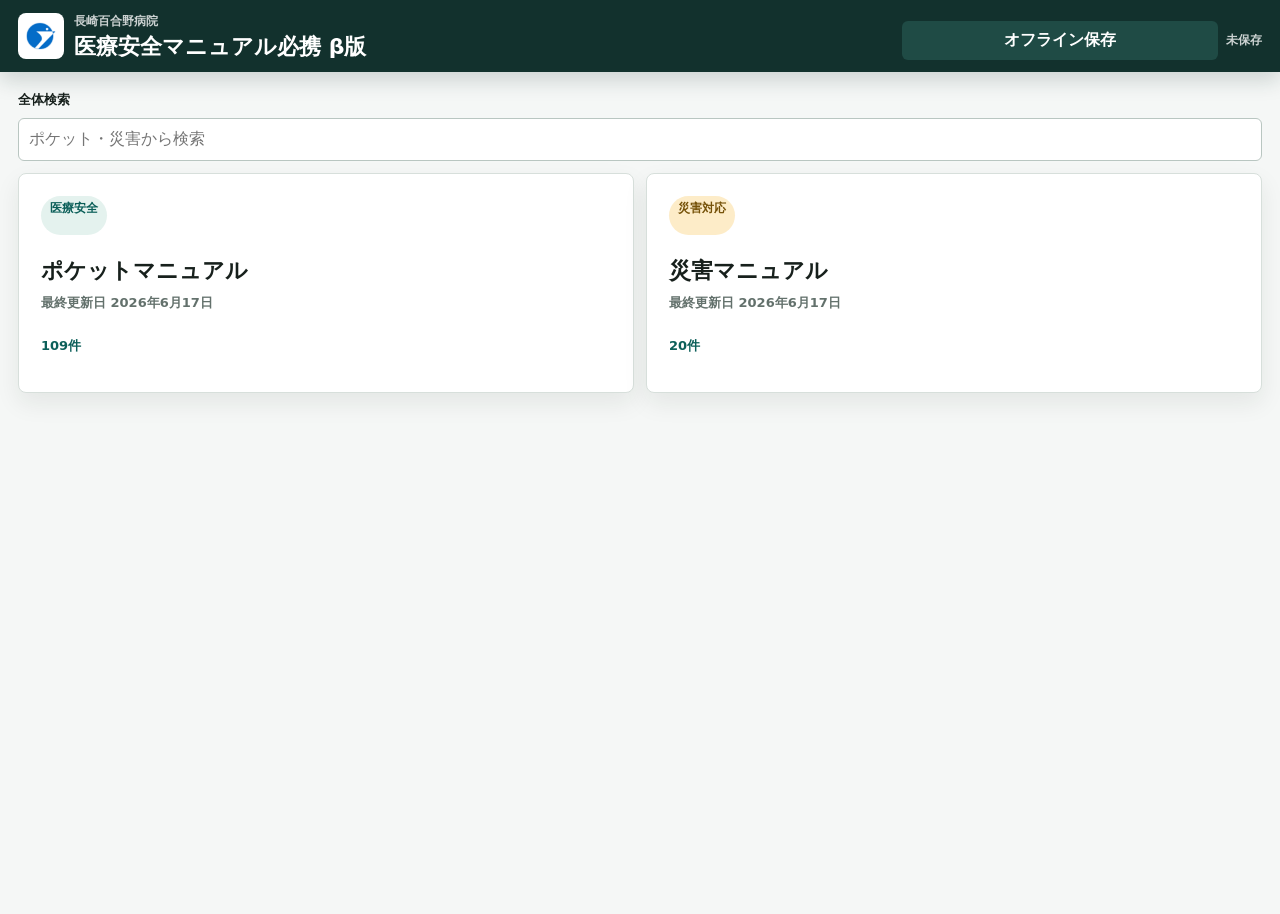
==== index.html @ 84798ee3 "improve mobile PDF viewer" ====
<!doctype html>
<html lang="ja">
  <head>
    <meta charset="utf-8">
    <meta name="viewport" content="width=device-width, initial-scale=1, viewport-fit=cover">
    <meta name="theme-color" content="#12312d">
    <meta name="apple-mobile-web-app-capable" content="yes">
    <meta name="apple-mobile-web-app-title" content="医療安全マニュアル必携 β版">
    <meta name="apple-mobile-web-app-status-bar-style" content="black-translucent">
    <title>医療安全マニュアル必携 β版</title>
    <link rel="manifest" href="manifest.webmanifest">
    <link rel="apple-touch-icon" href="icons/icon-192.png">
    <link rel="stylesheet" href="styles.css?v=20260621-page-nav-v1">
  </head>
  <body>
    <header class="mobile-header">
      <div class="brand-lockup">
        <img class="brand-logo" src="assets/yurino-logo-clean.webp" alt="" aria-hidden="true">
        <div>
          <p class="eyebrow">長崎百合野病院</p>
          <h1>医療安全マニュアル必携 β版</h1>
        </div>
      </div>
      <button id="menuButton" class="menu-button" type="button" aria-expanded="false" aria-controls="headerMenu" aria-label="メニューを開く">
        <span aria-hidden="true"></span>
        <span aria-hidden="true"></span>
        <span aria-hidden="true"></span>
      </button>
      <div id="headerMenu" class="header-actions" hidden>
        <div class="header-nav">
          <button id="homeButton" class="home-button" type="button" hidden>ホーム</button>
        </div>
        <div class="pwa-actions" aria-label="アプリ保存">
          <button id="installButton" class="utility-button" type="button" hidden>インストール</button>
          <button id="offlineButton" class="utility-button" type="button">オフライン保存</button>
          <span id="offlineStatus" class="offline-status" role="status">未保存</span>
        </div>
        <div class="mode-tabs" role="tablist" aria-label="マニュアル切替" hidden>
          <button class="mode-tab is-active" type="button" data-mode="pocket">ポケット</button>
          <button class="mode-tab" type="button" data-mode="disaster">災害</button>
        </div>
      </div>
    </header>

    <main class="mobile-shell">
      <section id="homeView" class="home-view" aria-label="マニュアル選択">
        <div class="home-search">
          <label class="search-label" for="homeSearchInput">全体検索</label>
          <input id="homeSearchInput" type="search" placeholder="ポケット・災害から検索" autocomplete="off">
          <div id="homeSearchResults" class="home-search-results" aria-live="polite"></div>
        </div>
        <div class="manual-cards">
          <a class="manual-card pocket-card" href="#pocket" data-card-mode="pocket">
            <span class="manual-card-label">医療安全</span>
            <span class="manual-card-title">ポケットマニュアル</span>
            <span class="manual-card-meta" id="pocketUpdated">最終更新日 2026年6月17日</span>
            <span class="manual-card-count" id="pocketCount">0件</span>
          </a>
          <a class="manual-card disaster-card" href="#disaster" data-card-mode="disaster">
            <span class="manual-card-label">災害対応</span>
            <span class="manual-card-title">災害マニュアル</span>
            <span class="manual-card-meta" id="disasterUpdated">最終更新日 2026年6月17日</span>
            <span class="manual-card-count" id="disasterCount">0件</span>
          </a>
        </div>
      </section>

      <section id="manualView" class="manual-view" hidden>
        <section class="controls">
          <label class="search-label" for="searchInput">検索</label>
          <input id="searchInput" type="search" placeholder="キーワード" autocomplete="off">
          <div id="chapterField" class="chapter-field">
            <label class="chapter-label" for="chapterSelect">チャプター選択</label>
            <select id="chapterSelect" class="chapter-select" aria-label="章を選択"></select>
          </div>
        </section>

        <section class="manual-layout">
          <aside class="item-panel" aria-label="項目一覧">
            <div id="itemList" class="item-list"></div>
          </aside>

        </section>
      </section>
    </main>

    <script src="data/manuals.js?v=20260621-light-v1"></script>
    <script src="app.js?v=20260621-page-nav-v1"></script>
  </body>
</html>
---- styles.css ----
:root {
  --bg: #f5f7f6;
  --panel: #ffffff;
  --text: #17201c;
  --muted: #63716c;
  --line: #d7dfdb;
  --accent: #0f766e;
  --accent-dark: #0b5f59;
  --soft: #e4f2ee;
  --shadow: 0 10px 24px rgba(23, 32, 28, 0.08);
}

* {
  box-sizing: border-box;
}

[hidden] {
  display: none !important;
}

body {
  margin: 0;
  min-height: 100vh;
  background: var(--bg);
  color: var(--text);
  font-family: "Yu Gothic UI", "Meiryo", system-ui, sans-serif;
  line-height: 1.55;
}

.mobile-header {
  position: sticky;
  top: 0;
  z-index: 10;
  display: grid;
  grid-template-columns: minmax(0, 1fr) 44px;
  gap: 10px;
  padding: calc(12px + env(safe-area-inset-top)) 12px 12px;
  background: #12312d;
  color: #fff;
  box-shadow: 0 8px 20px rgba(18, 49, 45, 0.18);
}

.brand-lockup {
  display: grid;
  grid-template-columns: 46px minmax(0, 1fr);
  gap: 10px;
  align-items: center;
}

.menu-button {
  display: grid;
  width: 44px;
  height: 44px;
  place-content: center;
  gap: 5px;
  border: 1px solid rgba(255, 255, 255, 0.34);
  border-radius: 6px;
  background: rgba(255, 255, 255, 0.08);
}

.menu-button span {
  display: block;
  width: 22px;
  height: 2px;
  border-radius: 999px;
  background: #fff;
  transition: transform 160ms ease, opacity 160ms ease;
}

.menu-button[aria-expanded="true"] span:nth-child(1) {
  transform: translateY(7px) rotate(45deg);
}

.menu-button[aria-expanded="true"] span:nth-child(2) {
  opacity: 0;
}

.menu-button[aria-expanded="true"] span:nth-child(3) {
  transform: translateY(-7px) rotate(-45deg);
}

.brand-logo {
  width: 46px;
  height: 46px;
  border-radius: 8px;
  background: #fff;
  object-fit: contain;
  padding: 4px;
}

.eyebrow {
  margin: 0 0 2px;
  font-size: 12px;
  font-weight: 700;
  opacity: 0.78;
}

h1,
h2 {
  margin: 0;
  letter-spacing: 0;
}

h1 {
  font-size: 22px;
  line-height: 1.25;
}

.mode-tabs {
  display: grid;
  grid-template-columns: 1fr 1fr;
  gap: 8px;
}

.header-actions {
  grid-column: 1 / -1;
  display: grid;
  gap: 8px;
  padding-top: 10px;
  border-top: 1px solid rgba(255, 255, 255, 0.18);
}

.header-nav {
  display: grid;
  grid-template-columns: repeat(2, minmax(0, 1fr));
  gap: 8px;
}

button,
select,
input {
  font: inherit;
}

button {
  border: 0;
  cursor: pointer;
}

.mode-tab {
  min-height: 38px;
  border: 1px solid rgba(255, 255, 255, 0.34);
  border-radius: 6px;
  background: rgba(255, 255, 255, 0.08);
  color: #fff;
  font-weight: 700;
}

.mode-tab.is-active {
  border-color: #fff;
  background: #fff;
  color: #12312d;
}

.home-button {
  min-height: 38px;
  border: 1px solid rgba(255, 255, 255, 0.34);
  border-radius: 6px;
  background: rgba(255, 255, 255, 0.08);
  color: #fff;
  font-weight: 700;
}

.mobile-shell {
  padding: 12px;
}

.home-view {
  min-height: calc(100vh - 112px - env(safe-area-inset-top));
  display: grid;
  gap: 12px;
  align-items: start;
  align-content: start;
}

.home-search {
  display: grid;
  gap: 8px;
}

.home-search-results {
  display: grid;
  gap: 8px;
}

.home-result-button {
  width: 100%;
  min-height: 56px;
  border: 1px solid var(--line);
  border-radius: 6px;
  background: #fff;
  color: var(--text);
  padding: 9px 10px;
  text-align: left;
  box-shadow: 0 4px 12px rgba(23, 32, 28, 0.05);
}

.result-badge {
  display: inline-block;
  margin-bottom: 4px;
  border-radius: 999px;
  background: var(--soft);
  color: var(--accent-dark);
  padding: 2px 7px;
  font-size: 11px;
  font-weight: 700;
}

.manual-cards {
  display: grid;
  gap: 12px;
}

.manual-card {
  display: grid;
  gap: 8px;
  min-height: 168px;
  border: 1px solid var(--line);
  border-radius: 8px;
  background: var(--panel);
  color: var(--text);
  padding: 18px;
  text-decoration: none;
  box-shadow: var(--shadow);
}

.manual-card:active {
  transform: translateY(1px);
}

.manual-card-label {
  width: fit-content;
  border-radius: 999px;
  padding: 3px 9px;
  background: var(--soft);
  color: var(--accent-dark);
  font-size: 12px;
  font-weight: 700;
}

.manual-card-title {
  align-self: end;
  font-size: 22px;
  font-weight: 800;
  line-height: 1.3;
}

.manual-card-meta,
.manual-card-count {
  color: var(--muted);
  font-size: 13px;
  font-weight: 700;
}

.manual-card-count {
  color: var(--accent-dark);
}

.disaster-card .manual-card-label {
  background: #fdecc8;
  color: #755108;
}

.controls {
  display: grid;
  grid-template-columns: 1fr;
  gap: 8px;
  margin-bottom: 12px;
}

.search-label {
  font-size: 13px;
  font-weight: 700;
}

input[type="search"],
.chapter-select {
  width: 100%;
  min-height: 42px;
  border: 1px solid #b9c6c1;
  border-radius: 6px;
  background: #fff;
  color: var(--text);
  padding: 8px 10px;
}

input[type="search"]:focus,
.chapter-select:focus {
  border-color: var(--accent);
  outline: 3px solid rgba(15, 118, 110, 0.14);
}

.pwa-actions {
  display: grid;
  grid-template-columns: minmax(0, 1fr) auto;
  gap: 8px;
  align-items: center;
}

.utility-button {
  min-height: 38px;
  border-radius: 6px;
  background: #1f4b45;
  color: #fff;
  padding: 7px 10px;
  font-weight: 700;
}

.pwa-actions .utility-button {
  min-width: 132px;
}

.utility-button:disabled {
  cursor: wait;
  opacity: 0.72;
}

.offline-status {
  min-height: 20px;
  color: rgba(255, 255, 255, 0.78);
  font-size: 12px;
  font-weight: 700;
  text-align: right;
}

.chapter-field {
  display: grid;
  gap: 4px;
}

.chapter-label {
  font-size: 13px;
  font-weight: 700;
}

.manual-layout {
  display: grid;
  gap: 12px;
}

.item-panel {
  border: 1px solid var(--line);
  border-radius: 0;
  background: var(--panel);
  box-shadow: var(--shadow);
  overflow: hidden;
}

.item-list {
  display: grid;
  gap: 8px;
  max-height: calc(100vh - 226px - env(safe-area-inset-top));
  overflow: auto;
  padding: 10px;
}

.item-button {
  width: 100%;
  min-height: 46px;
  border: 1px solid var(--line);
  border-radius: 6px;
  background: #fff;
  color: var(--text);
  padding: 8px 10px;
  text-align: left;
}

.item-button.is-active {
  border-color: var(--accent);
  background: var(--soft);
  color: var(--accent-dark);
}

.item-title {
  display: block;
  font-weight: 700;
  line-height: 1.4;
}

.item-meta {
  display: block;
  margin-top: 2px;
  color: var(--muted);
  font-size: 12px;
}

.pdf-page {
  display: flex;
  height: 100dvh;
  flex-direction: column;
  overflow: hidden;
}

.pdf-page-header {
  position: relative;
  z-index: 2;
  display: grid;
  flex: 0 0 auto;
  gap: 8px;
  padding: calc(8px + env(safe-area-inset-top)) 10px 8px;
  background: #12312d;
  color: #fff;
  box-shadow: 0 4px 14px rgba(18, 49, 45, 0.22);
}

.pdf-page-heading {
  display: grid;
  grid-template-columns: auto minmax(0, 1fr);
  gap: 10px;
  align-items: center;
}

.pdf-page-back,
.pdf-zoom-button,
.pdf-zoom-fit {
  min-height: 42px;
  border: 1px solid rgba(255, 255, 255, 0.38);
  border-radius: 6px;
  background: rgba(255, 255, 255, 0.1);
  color: #fff;
  font-weight: 700;
}

.pdf-page-back {
  padding: 7px 12px;
}

.pdf-page-title {
  overflow: hidden;
  font-size: 15px;
  line-height: 1.35;
  text-overflow: ellipsis;
  white-space: nowrap;
}

.pdf-zoom-controls {
  display: grid;
  grid-template-columns: 44px 64px 44px minmax(108px, 1fr);
  gap: 7px;
  align-items: center;
}

.pdf-zoom-button {
  padding: 0;
  font-size: 22px;
  line-height: 1;
}

.pdf-zoom-button:disabled {
  opacity: 0.45;
}

.pdf-zoom-fit {
  padding: 6px 10px;
}

.pdf-zoom-label {
  font-size: 13px;
  font-weight: 700;
  text-align: center;
}
.pdf-page-controls {
  display: grid;
  grid-template-columns: minmax(96px, 1fr) auto minmax(96px, 1fr);
  gap: 7px;
  align-items: center;
}

.pdf-page-nav {
  min-height: 42px;
  border: 1px solid rgba(255, 255, 255, 0.38);
  border-radius: 6px;
  background: rgba(255, 255, 255, 0.1);
  color: #fff;
  padding: 6px 10px;
  font-weight: 700;
}

.pdf-page-nav:disabled {
  opacity: 0.45;
}

.pdf-page-label {
  min-width: 72px;
  font-size: 13px;
  font-weight: 700;
  text-align: center;
}

.pdf-page-main {
  position: relative;
  min-height: 0;
  flex: 1 1 auto;
  overflow: hidden;
  background: #dfe5e2;
}

.pdf-canvas-scroll {
  width: 100%;
  height: 100%;
  overflow: auto;
  overscroll-behavior: contain;
  touch-action: none;
  cursor: grab;
  -webkit-overflow-scrolling: touch;
}

.pdf-canvas-scroll:active {
  cursor: grabbing;
}

.pdf-pages {
  display: grid;
  width: max-content;
  min-width: 100%;
  gap: 12px;
  justify-items: center;
  padding: 8px;
  transform-origin: center top;
}

.pdf-page-sheet {
  position: relative;
  overflow: hidden;
  background: #fff;
  box-shadow: 0 3px 12px rgba(23, 32, 28, 0.2);
}

.pdf-page-canvas {
  display: block;
}

.pdf-page-placeholder {
  position: absolute;
  inset: 0;
  display: grid;
  place-content: center;
  color: var(--muted);
  font-size: 13px;
}

.pdf-page-sheet.has-render-error::after {
  content: "このページを表示できませんでした";
  position: absolute;
  inset: 0;
  display: grid;
  place-content: center;
  color: #9b2c2c;
}

.pdf-message {
  position: absolute;
  inset: 0;
  display: grid;
  margin: 0;
  place-content: center;
  background: #eef2ef;
  color: var(--muted);
  padding: 24px;
  text-align: center;
}

.empty-message {
  padding: 18px;
  color: var(--muted);
}

@media (min-width: 760px) {
  .mobile-header {
    grid-template-columns: 1fr minmax(260px, 360px);
    align-items: end;
    padding-left: 18px;
    padding-right: 18px;
  }

  .menu-button {
    display: none;
  }

  .header-actions {
    grid-column: 2;
    padding-top: 0;
    border-top: 0;
  }

  .mobile-shell {
    padding: 18px;
  }

  .home-view {
    min-height: calc(100vh - 94px - env(safe-area-inset-top));
    align-items: center;
  }

  .manual-cards {
    grid-template-columns: repeat(2, minmax(0, 1fr));
  }

  .manual-card {
    min-height: 220px;
    padding: 22px;
  }

  .controls {
    grid-template-columns: minmax(240px, 1fr) minmax(260px, 420px);
    align-items: end;
  }

  .search-label {
    grid-column: auto;
  }

  .manual-layout {
    grid-template-columns: 1fr;
  }

  .item-list {
    max-height: calc(100vh - 188px);
  }

}
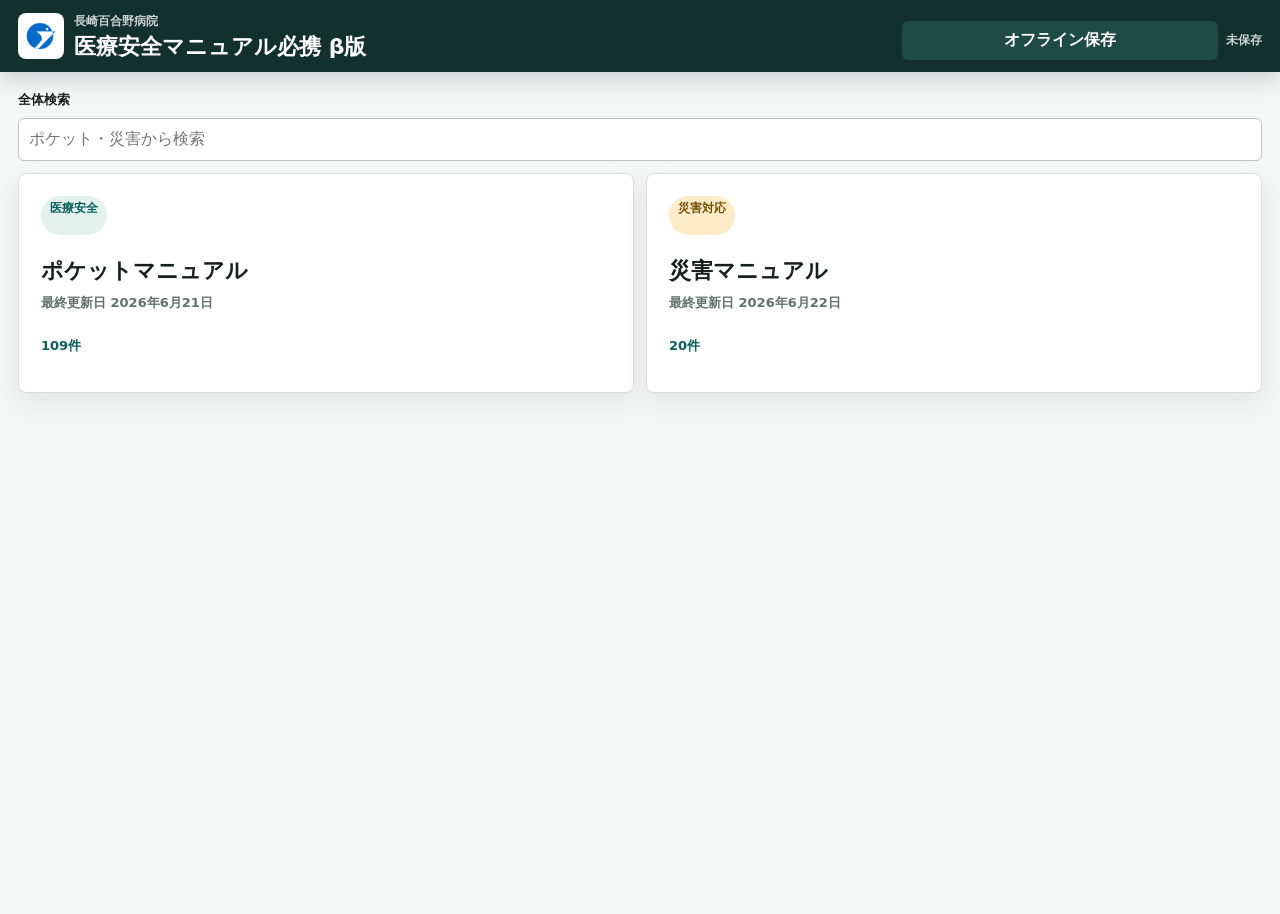
==== commit f8d8a321: "Add chapter navigation and optimize manuals" ====
--- a/index.html
+++ b/index.html
@@ -10,7 +10,7 @@
     <title>医療安全マニュアル必携 β版</title>
     <link rel="manifest" href="manifest.webmanifest">
     <link rel="apple-touch-icon" href="icons/icon-192.png">
-    <link rel="stylesheet" href="styles.css?v=20260621-page-nav-v1">
+    <link rel="stylesheet" href="styles.css?v=20260622-lite-v2">
   </head>
   <body>
     <header class="mobile-header">
@@ -53,13 +53,13 @@
           <a class="manual-card pocket-card" href="#pocket" data-card-mode="pocket">
             <span class="manual-card-label">医療安全</span>
             <span class="manual-card-title">ポケットマニュアル</span>
-            <span class="manual-card-meta" id="pocketUpdated">最終更新日 2026年6月17日</span>
+            <span class="manual-card-meta" id="pocketUpdated">最終更新日 2026年6月21日</span>
             <span class="manual-card-count" id="pocketCount">0件</span>
           </a>
           <a class="manual-card disaster-card" href="#disaster" data-card-mode="disaster">
             <span class="manual-card-label">災害対応</span>
             <span class="manual-card-title">災害マニュアル</span>
-            <span class="manual-card-meta" id="disasterUpdated">最終更新日 2026年6月17日</span>
+            <span class="manual-card-meta" id="disasterUpdated">最終更新日 2026年6月22日</span>
             <span class="manual-card-count" id="disasterCount">0件</span>
           </a>
         </div>
@@ -84,7 +84,7 @@
       </section>
     </main>
 
-    <script src="data/manuals.js?v=20260621-light-v1"></script>
-    <script src="app.js?v=20260621-page-nav-v1"></script>
+    <script src="data/manuals.js?v=20260622-lite-v2"></script>
+    <script src="app.js?v=20260622-lite-v2"></script>
   </body>
 </html>
--- a/styles.css
+++ b/styles.css
@@ -466,6 +466,37 @@
   align-items: center;
 }
 
+.manual-item-controls {
+  display: grid;
+  grid-template-columns: minmax(96px, 1fr) auto minmax(96px, 1fr);
+  gap: 7px;
+  align-items: center;
+  padding: 7px;
+  border-radius: 8px;
+  background: rgba(255, 255, 255, 0.1);
+}
+
+.manual-item-nav {
+  min-height: 42px;
+  border: 1px solid rgba(255, 255, 255, 0.48);
+  border-radius: 6px;
+  background: #f5faf8;
+  color: #12312d;
+  padding: 6px 10px;
+  font-weight: 800;
+}
+
+.manual-item-nav:disabled {
+  opacity: 0.42;
+}
+
+.manual-item-label {
+  min-width: 82px;
+  font-size: 13px;
+  font-weight: 700;
+  text-align: center;
+}
+
 .pdf-page-nav {
   min-height: 42px;
   border: 1px solid rgba(255, 255, 255, 0.38);
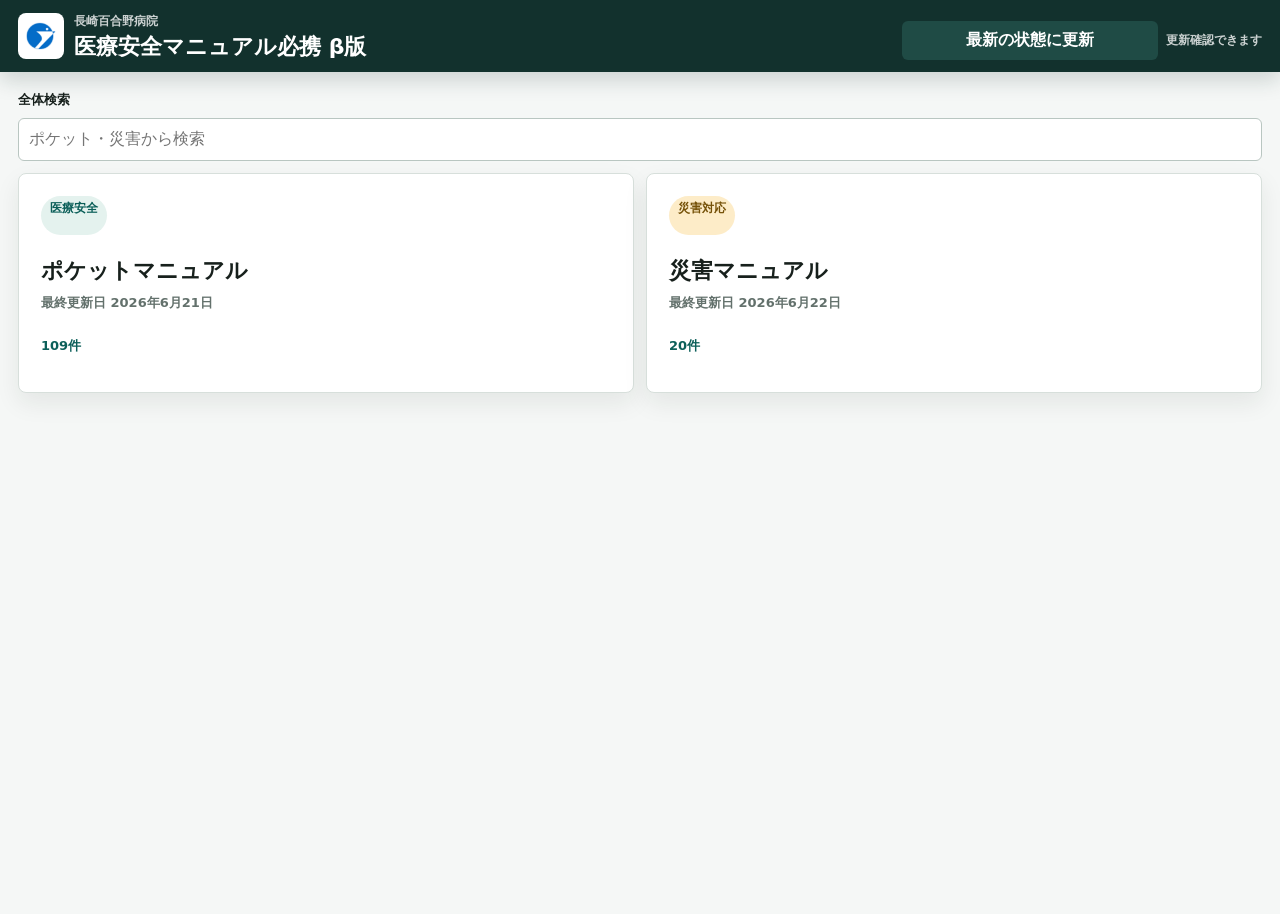
==== commit f7aa1e4f: "Add automatic manual refresh" ====
--- a/index.html
+++ b/index.html
@@ -10,7 +10,7 @@
     <title>医療安全マニュアル必携 β版</title>
     <link rel="manifest" href="manifest.webmanifest">
     <link rel="apple-touch-icon" href="icons/icon-192.png">
-    <link rel="stylesheet" href="styles.css?v=20260622-lite-v2">
+    <link rel="stylesheet" href="styles.css?v=20260622-refresh-v1">
   </head>
   <body>
     <header class="mobile-header">
@@ -30,10 +30,10 @@
         <div class="header-nav">
           <button id="homeButton" class="home-button" type="button" hidden>ホーム</button>
         </div>
-        <div class="pwa-actions" aria-label="アプリ保存">
+        <div class="pwa-actions" aria-label="アプリ管理">
           <button id="installButton" class="utility-button" type="button" hidden>インストール</button>
-          <button id="offlineButton" class="utility-button" type="button">オフライン保存</button>
-          <span id="offlineStatus" class="offline-status" role="status">未保存</span>
+          <button id="updateButton" class="utility-button" type="button">最新の状態に更新</button>
+          <span id="updateStatus" class="update-status" role="status">更新確認できます</span>
         </div>
         <div class="mode-tabs" role="tablist" aria-label="マニュアル切替" hidden>
           <button class="mode-tab is-active" type="button" data-mode="pocket">ポケット</button>
@@ -84,7 +84,7 @@
       </section>
     </main>
 
-    <script src="data/manuals.js?v=20260622-lite-v2"></script>
-    <script src="app.js?v=20260622-lite-v2"></script>
+    <script src="data/manuals.js?v=20260622-refresh-v1"></script>
+    <script src="app.js?v=20260622-refresh-v1"></script>
   </body>
 </html>
--- a/styles.css
+++ b/styles.css
@@ -315,7 +315,7 @@
   opacity: 0.72;
 }
 
-.offline-status {
+.update-status {
   min-height: 20px;
   color: rgba(255, 255, 255, 0.78);
   font-size: 12px;
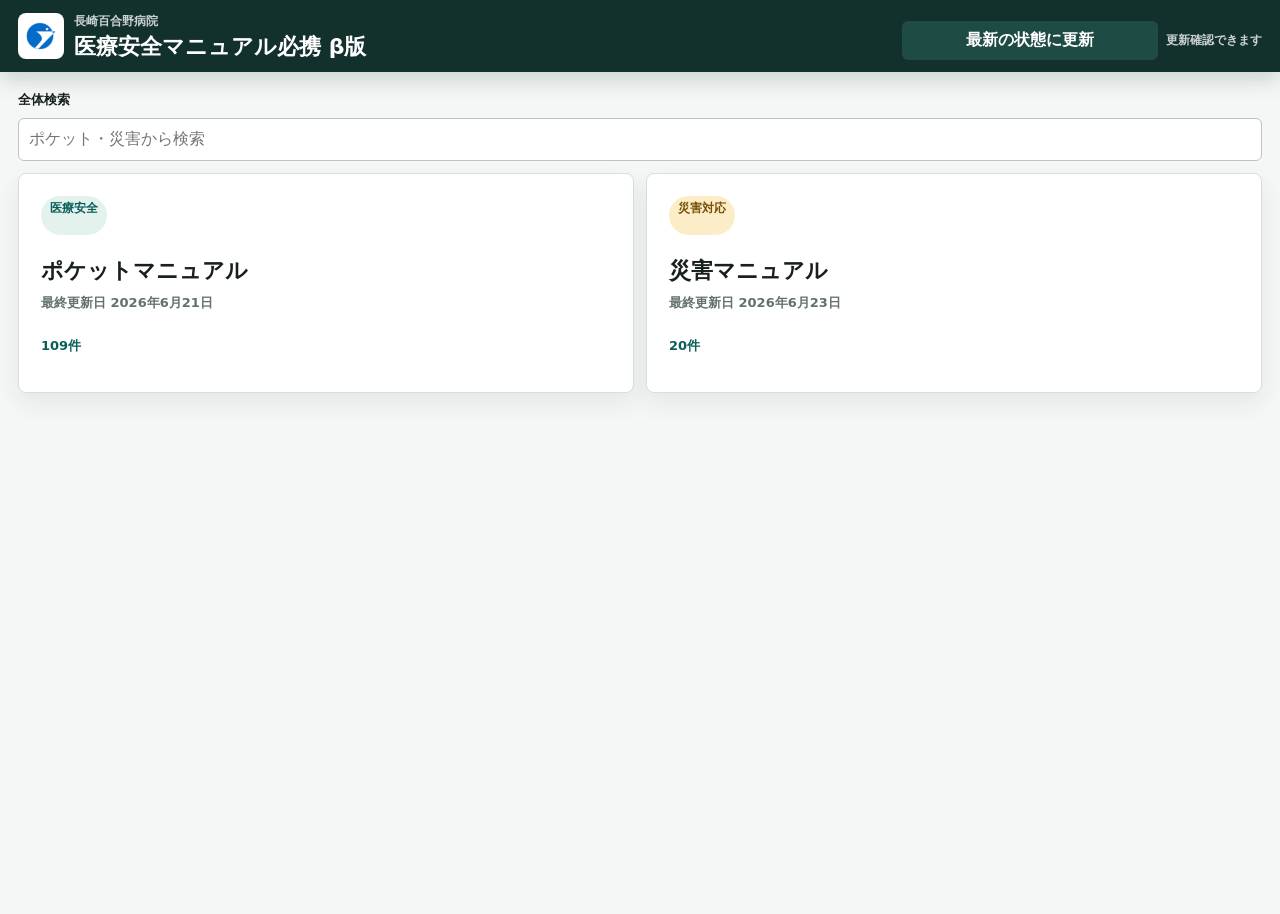
==== commit 65e95518: "Update disaster manual PDF" ====
--- a/index.html
+++ b/index.html
@@ -10,7 +10,7 @@
     <title>医療安全マニュアル必携 β版</title>
     <link rel="manifest" href="manifest.webmanifest">
     <link rel="apple-touch-icon" href="icons/icon-192.png">
-    <link rel="stylesheet" href="styles.css?v=20260622-refresh-v1">
+    <link rel="stylesheet" href="styles.css?v=20260623-dm021-v1">
   </head>
   <body>
     <header class="mobile-header">
@@ -84,7 +84,7 @@
       </section>
     </main>
 
-    <script src="data/manuals.js?v=20260622-refresh-v1"></script>
-    <script src="app.js?v=20260622-refresh-v1"></script>
+    <script src="data/manuals.js?v=20260623-dm021-v1"></script>
+    <script src="app.js?v=20260623-dm021-v1"></script>
   </body>
 </html>
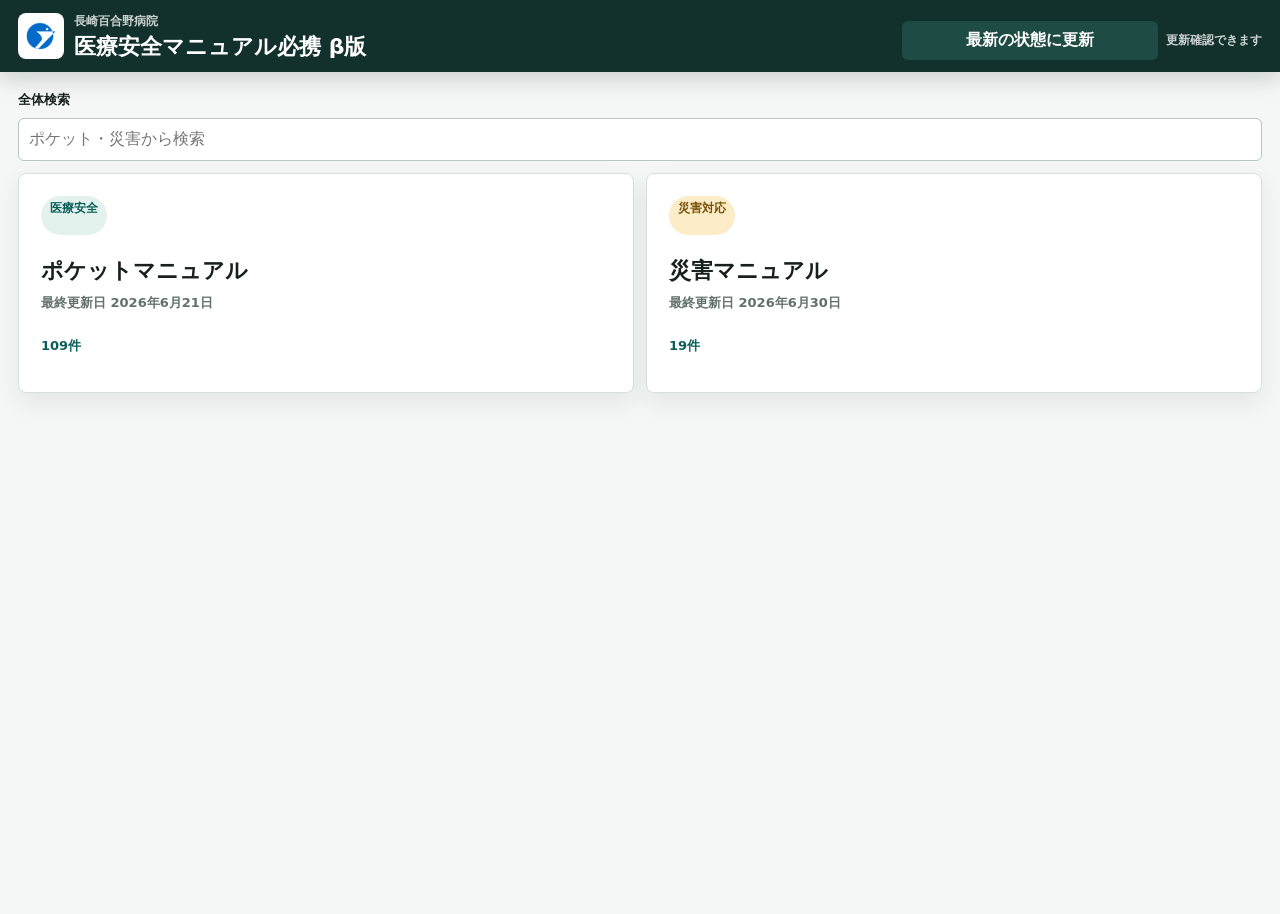
==== commit 1c9e7474: "Update and renumber disaster manuals" ====
--- a/index.html
+++ b/index.html
@@ -10,7 +10,7 @@
     <title>医療安全マニュアル必携 β版</title>
     <link rel="manifest" href="manifest.webmanifest">
     <link rel="apple-touch-icon" href="icons/icon-192.png">
-    <link rel="stylesheet" href="styles.css?v=20260623-dm021-v1">
+    <link rel="stylesheet" href="styles.css?v=20260630-disaster-v1">
   </head>
   <body>
     <header class="mobile-header">
@@ -84,7 +84,7 @@
       </section>
     </main>
 
-    <script src="data/manuals.js?v=20260623-dm021-v1"></script>
-    <script src="app.js?v=20260623-dm021-v1"></script>
+    <script src="data/manuals.js?v=20260630-disaster-v1"></script>
+    <script src="app.js?v=20260630-disaster-v1"></script>
   </body>
 </html>
